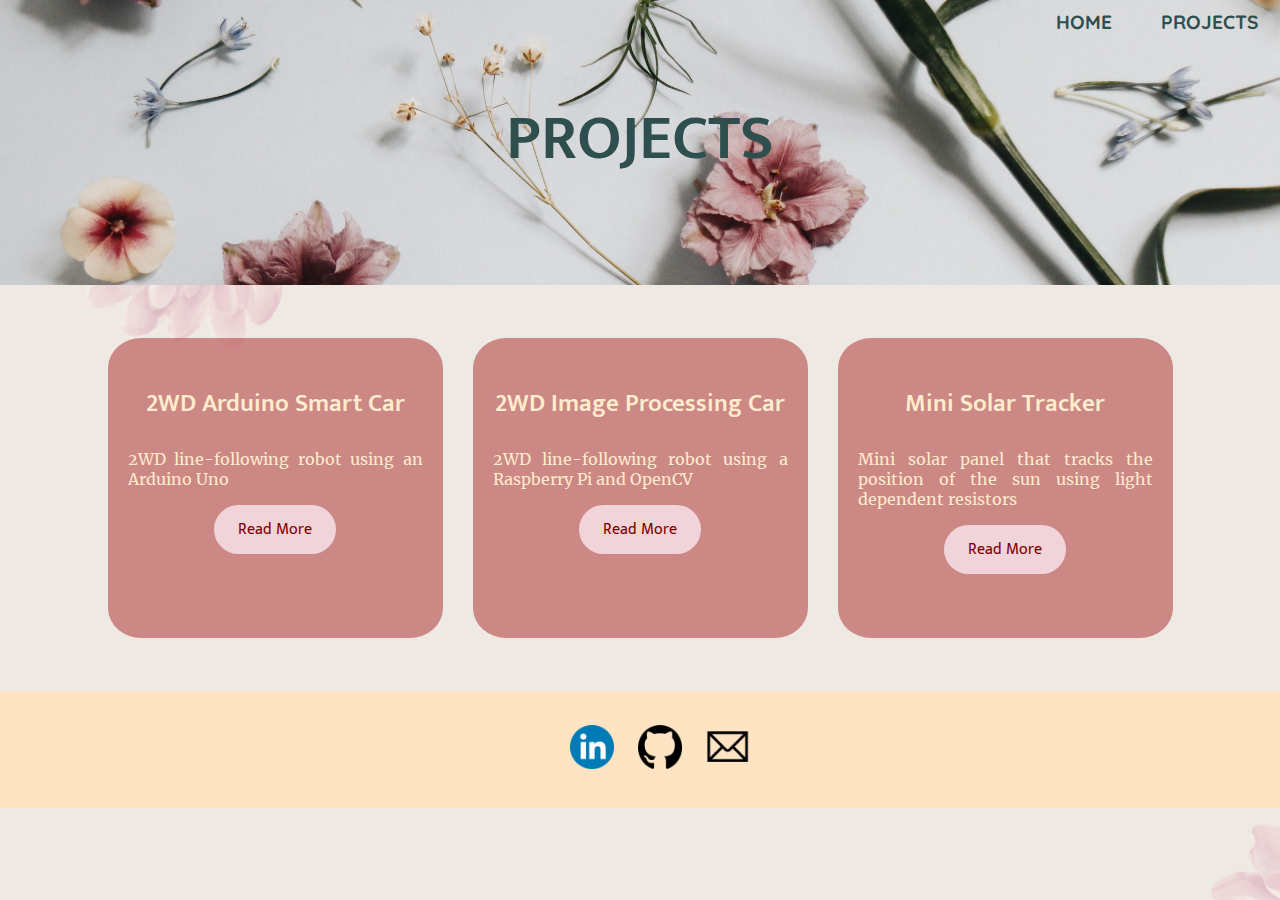
==== index.html @ 97085961 "new files" ====
<!DOCTYPE html>
<html>
    <head>
        <meta name="viewport" content="width=device-width, initial-scale=1.0">
        <title>PROJECTS</title>
        <link rel="stylesheet" href="pinkandgreen.css"/>
    </head>
    <body>
        <header class="main-header">
            <nav class="nav main-nav">
                <ul>
                    <li><a href = "about.html">HOME</a></li>
                    <li><a href = "index.html">PROJECTS</a></li>
                </ul>
            </nav>
            <h1 class="title-page" >PROJECTS</h1>
        </header>
    <body>
        <section class="content-section">
        <!--PROJECT CARDS HERE-->
            <div class="box">

                <div class="card grow">
                    <h3 class="card-title">2WD Arduino Smart Car</h3>
                    <p class="card-content"> 2WD line-following robot using an Arduino Uno</p>
                    <p style="text-align: center;">
                        <a href="2wdarduino.html">
                            <button class="bttn shrink" type="button">Read More</button>
                        </a>
                    </p>
                </div>

                <div class="card grow">
                    <h3 class="card-title">2WD Image Processing Car</h3>
                    <p class="card-content"> 2WD line-following robot using a Raspberry Pi and OpenCV</p>
                    <p style="text-align: center;">
                        <a href="RPiCar.html">
                            <button class="bttn shrink" type="button">Read More</button>
                        </a>
                    </p>
                </div>

                <div class="card grow">
                    <h3 class="card-title">Mini Solar Tracker</h3>
                    <p class="card-content"> Mini solar panel that tracks the position of the sun using light dependent resistors</p>
                    <p style="text-align: center;">
                        <a href="MiniSolarTracker.html">
                            <button class="bttn shrink" type="button">Read More</button>
                        </a>
                    </p>
                </div>

            </div>
        
        

        </section>
        <footer class="main-footer">
            <div class="container main-footer-container">
                <ul class="nav footer-nav">
                    <li>
                        <a 
                        href = "https://www.linkedin.com/in/harthiganesh/" target="_blank">
                        <img src="Images/Linkedin.png">
                        </a>
                    </li>
                        
                    <li>
                        <a
                        href = "https://github.com/h-arthi" target="_blank">
                        <img src="Images/github.png">
                        </a>
                    </li>
                    <li>
                        <a
                        href= mailto:"harthi.ganesh@live.com" target="_blank">
                        <img src="Images/mail.png">
                        </a>
                    </li>
                </ul>
            </div>
        </footer>
    </body>
</html>
---- pinkandgreen.css ----
@font-face {
    src: url(Fonts/Mukta-Regular.ttf);
    font-family: mukta;
}
@font-face {
    src: url(Fonts/Mukta-SemiBold.ttf);
    font-family: muktaBold;
    font-weight: heavy;
}
@font-face {
    src: url(Fonts/Quicksand-VariableFont_wght.ttf);
    font-family: quicksand;   
}
@font-face {
    src: url(Fonts/ComforterBrush-Regular.ttf);
    font-family: brush; 
    font-weight: heavy;  
}
@font-face {
    src: url(Fonts/Merriweather-Black.ttf);
    font-family: Mb; 
    font-weight: heavy;  
}
@font-face {
    src: url(Fonts/Merriweather-BlackItalic.ttf);
    font-family: MbI; 
    font-weight: heavy;  
}
@font-face {
    src: url(Fonts/Merriweather-Bold.ttf);
    font-family: MbB; 
    font-weight: heavy;  
}
@font-face {
    src: url(Fonts/Merriweather-BoldItalic.ttf);
    font-family: MbBI; 
    font-weight: heavy;  
}
@font-face {
    src: url(Fonts/Merriweather-Italic.ttf);
    font-family: MI; 
    font-weight: heavy;  
}
@font-face {
    src: url(Fonts/Merriweather-Regular.ttf);
    font-family: Merriweather; 
    font-weight: heavy;  
}
*{
    box-sizing: border-box;
    font-family: quicksand;
}

html,body{
    /* background-color: rgb(241, 212, 217); */
    background-image: url(Images/Untitled-design.png);
    margin: 0;
    padding: 0;
}
.nav ul{
    margin: 0;
}
.nav li{
    font-family:mukta;
    display: inline;
    font-weight: bold;
}
.nav a{
    display: inline-block;
    padding: .5em;
    color: darkslategrey;
    text-decoration: none;
}
.nav a:hover{
    background-color: snow;
}
.main-nav{
    text-align: right;
    font-size: larger;
    font-weight: bold;
    font-family: muktaBold;
}
.main-nav li{
    padding: 0 1%;
}
.main-header{
    background-image: url(Images/header2.png);
    background-blend-mode: saturation;
    background-size: cover;
    padding-bottom: 50px;
}
.background-img{
    background-image: url(Images/header3.jpg);
}
.title-page{
    text-align: center;
    font-size: 4em;
    font-family: muktaBold;
    color: darkslategrey;
}
.subtitle{
    text-align: center;
    font-size: 3em;
    font-family: mukta;
    color: darkslategrey;
}
.content-section{
    margin: 1cm;
}
.container{/*this class is to ensure the button stays in the right frame throughout*/
    margin: 0 auto;
    padding: 0, 0;
    text-align: justify;
    font-size: 1.25em;
    display: flex;
}

.pfp-image{
    display:block;
    margin: 0 auto;
    width:100%;
    height:100%;
    border-radius: 50%;
    border-width: 30px;
    border: 5px solid darkslategrey;    
}
.quote{
    display:flex;
    margin: 0 auto;
    max-height: 100px;
    max-width: 505px;
    text-align:justify;
    font-family: mukta;
    font-size: 2.1em;
    color: maroon;
}
.credit{
    text-align: center;
    margin: 0 0;
    font-size:1em;
}
.main-footer{
    background-color:bisque;
    color: white;
    padding: .25em .25em;
}
.main-footer-container{
    display: flex;
    align-items: center;
}
.main-footer-container ul{
    flex-grow: 1;
    text-align: center;
}
.footer-nav img{
    width: 44px;
    height: 44px;
}
.header{
    background-image: url(Images/header3.jpg);
    background-blend-mode: saturation;
    background-size: cover;
    padding-bottom: 50px;
}
.bttn{
    color: maroon;
    vertical-align: middle;
    cursor: pointer;
    font-family: mukta;
    font-size: 1em;
    background-color: rgb(241, 212, 217) ;
    border-radius:30px; 
    border-color: transparent;
    max-width:60%;
    transition: .4s;
    padding: 9px 22px;
}
.bttn:hover{
    background-color:blanchedalmond;
}

.box{
    display: flex;
    justify-content: center;
    align-items: center;
}
.card{
    height: 300px;
    width: 335px;
    padding: 20px 20px;
    background: rgba(177, 61, 61, 0.568);
    border-radius: 10%;
    margin: 15px;
    position: relative;
    overflow: hidden;
    text-align: justify;
}
.card-title{
    font-family: muktaBold;
    font-weight:bold;
    font-size: 25px;
    text-align: center;
    color:blanchedalmond;
}
.card-content{
    color: blanchedalmond;
    font-weight: 1px;
    font-family:Merriweather;
}
.shrink{
    transition: .7s ease;
}
.shrink:hover{
    transform: scale(0.8);
    -webkit-transform: scale(0.8);
    -ms-transform: scale(0.8);
}
.grow{
    transition: .7s ease;
}
.grow:hover{
    transform: scale(1.1);
    -webkit-transform: scale(1.1);
    -ms-transform: scale(1.1);
}
.main-project-pic{
    margin: 2cm auto;
    display: block;
    height: 350px;
    width: auto;
    border-radius:5%;
    border: 5px solid darkslategrey;
    
}
.project-headings h2{
    font-size: 1.5em;
    font-family: MB;
    color: maroon;
    display: center flex;
    padding: 3px;
    text-align: center;
    background-color: blanchedalmond;
}
.project-headings ul{
    display: flex inline;
}
.project-headings li{
    color: darkslategrey;
    font-size: 1em;
    text-align: justify;
    font-family: MI;
}
.parent{
    text-align: center;
}
.child{
    display: inline-block;
    vertical-align: middle;
    margin: 2.5em 5em;
}
.project-headers{
    text-align: center;
    font-family: MBI;
    color: darkslategrey;
    background-color: rgb(213,220,220);
    margin: 0 22em;
}
.justify-center-text{
    text-align:justify;
    padding: 1em 8em;
    font-size: 1.1em;
    color: darkslategrey;
    font-family: Merriweather;
}
.caption{
    font-family: mukta;
    font-size: large;
    color: darkslategrey;
}
.img-collection{
    background-color:antiquewhite;
    margin: 0;
}
.project-pic-left-align{
    height: 350px;
    width: 450px;
    float: left; 
    margin: auto 5px;
    border: 3px solid black;
}
.project-pic-right-align{
    height: 350px;
    width: 450px;
    float: right; 
    margin: auto 5px;
    border: 3px solid black; 
}
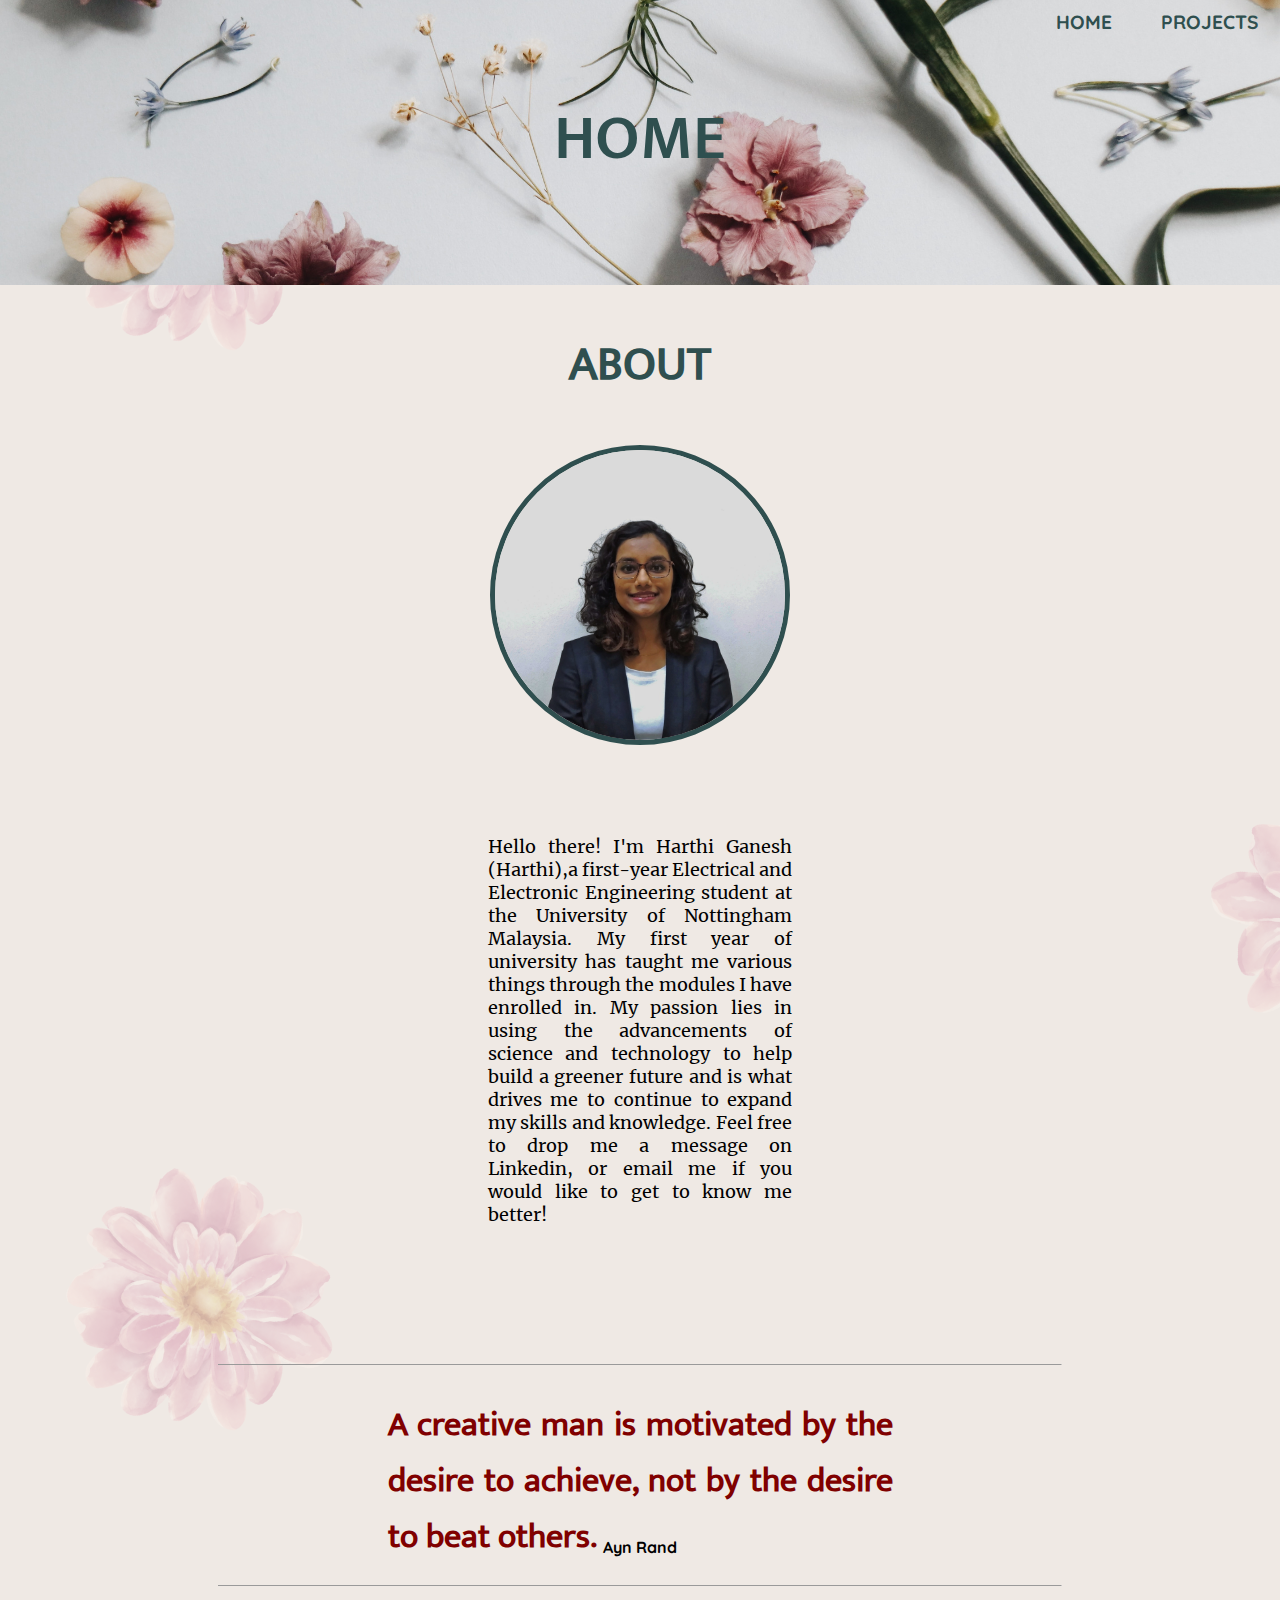
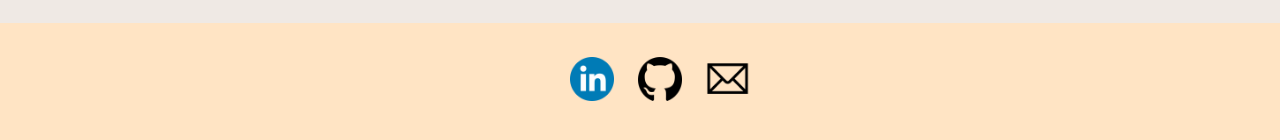
==== commit 8f9a56aa: "new" ====
--- a/index.html
+++ b/index.html
@@ -2,58 +2,52 @@
 <html>
     <head>
         <meta name="viewport" content="width=device-width, initial-scale=1.0">
-        <title>PROJECTS</title>
+        <title>HOME | ABOUT</title>
         <link rel="stylesheet" href="pinkandgreen.css"/>
     </head>
     <body>
         <header class="main-header">
             <nav class="nav main-nav">
                 <ul>
-                    <li><a href = "about.html">HOME</a></li>
-                    <li><a href = "index.html">PROJECTS</a></li>
+                    <li><a href = "index.html">HOME</a></li>
+                    <li><a href = "projects.html">PROJECTS</a></li>
                 </ul>
             </nav>
-            <h1 class="title-page" >PROJECTS</h1>
+            <h1 class="title-page" >HOME</h1>
         </header>
-    <body>
+        <header>
+            <!--HR TAG HERE-->
+            <h2 class="subtitle">ABOUT</h2>
+        </header>
         <section class="content-section">
-        <!--PROJECT CARDS HERE-->
-            <div class="box">
-
-                <div class="card grow">
-                    <h3 class="card-title">2WD Arduino Smart Car</h3>
-                    <p class="card-content"> 2WD line-following robot using an Arduino Uno</p>
-                    <p style="text-align: center;">
-                        <a href="2wdarduino.html">
-                            <button class="bttn shrink" type="button">Read More</button>
-                        </a>
-                    </p>
-                </div>
-
-                <div class="card grow">
-                    <h3 class="card-title">2WD Image Processing Car</h3>
-                    <p class="card-content"> 2WD line-following robot using a Raspberry Pi and OpenCV</p>
-                    <p style="text-align: center;">
-                        <a href="RPiCar.html">
-                            <button class="bttn shrink" type="button">Read More</button>
-                        </a>
-                    </p>
-                </div>
-
-                <div class="card grow">
-                    <h3 class="card-title">Mini Solar Tracker</h3>
-                    <p class="card-content"> Mini solar panel that tracks the position of the sun using light dependent resistors</p>
-                    <p style="text-align: center;">
-                        <a href="MiniSolarTracker.html">
-                            <button class="bttn shrink" type="button">Read More</button>
-                        </a>
-                    </p>
-                </div>
-
+            <div>
+                <img class="pfp-image" src = "Images/pfp.jpg" style="width: 300px">
             </div>
-        
-        
-
+            <p style="margin:5em 25em; text-align:justify; display: flex; font-size: large; font-family: MerriWeather;">
+                Hello there! I'm Harthi Ganesh (Harthi),a first-year Electrical and Electronic Engineering student at the University of Nottingham Malaysia.
+                My first year of university has taught me various things through the modules I have enrolled in. My passion lies in using the advancements of science and technology to help build a greener future and is what drives me to continue to expand my skills and knowledge.
+                Feel free to drop me a message on Linkedin, or email me if you would like to get to know me better!
+            </p><br><br>
+            <hr
+            width = "70%"
+            size = "0.5"
+            align = "center"
+            >
+            <p style="display: flex;">
+                <h1 class="quote">
+                    A creative man is motivated by the desire to achieve,
+                    not by the desire to beat others.
+                    
+                </h1>
+                <br><br>
+                <h6 class="credit">Ayn Rand</h6>
+                <br>
+                <hr
+                width = "70%"
+                size = "0.5"
+                align = "center"
+                >
+            </p>
         </section>
         <footer class="main-footer">
             <div class="container main-footer-container">
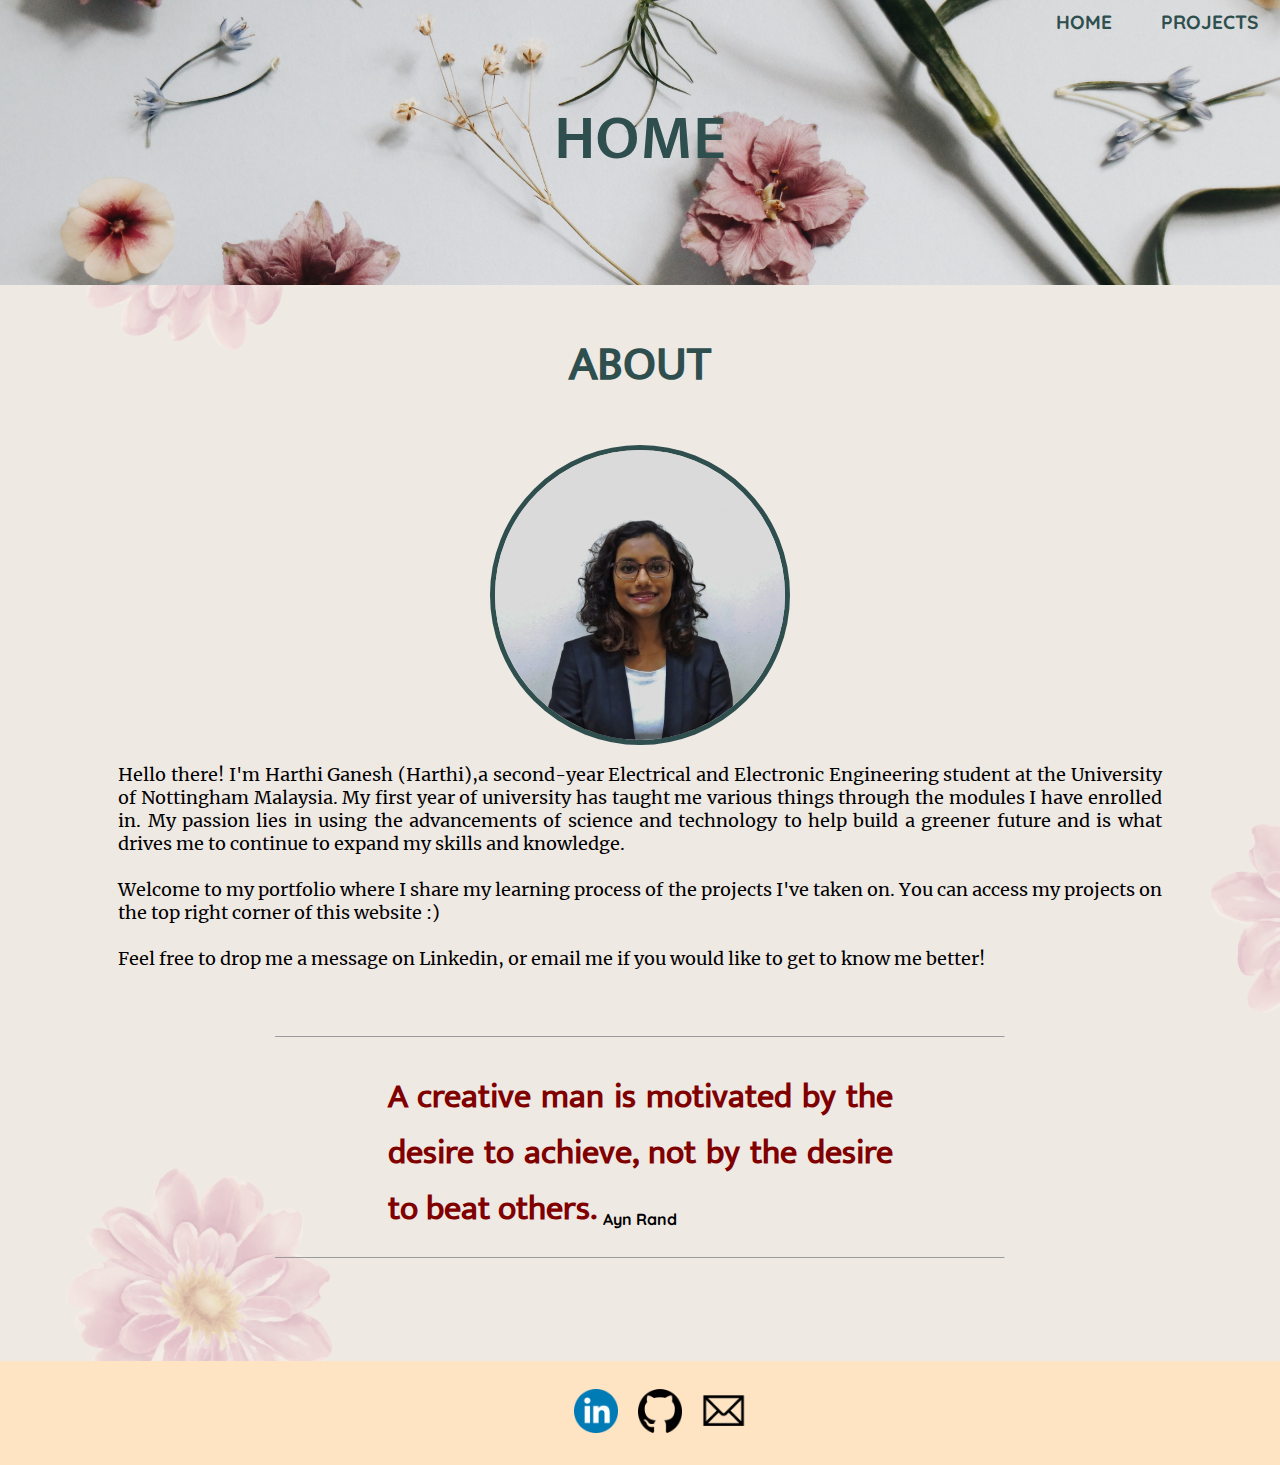
==== commit b3b29bf8: "Changed the mobile view of some pages" ====
--- a/index.html
+++ b/index.html
@@ -1,7 +1,7 @@
 <!DOCTYPE html>
 <html>
     <head>
-        <meta name="viewport" content="width=device-width, initial-scale=1.0">
+        <meta name="viewport" content="width=device-width, initial-scale=1">
         <title>HOME | ABOUT</title>
         <link rel="stylesheet" href="pinkandgreen.css"/>
     </head>
@@ -19,13 +19,16 @@
             <!--HR TAG HERE-->
             <h2 class="subtitle">ABOUT</h2>
         </header>
-        <section class="content-section">
+        <section class= "content-section container2 ">
             <div>
                 <img class="pfp-image" src = "Images/pfp.jpg" style="width: 300px">
             </div>
-            <p style="margin:5em 25em; text-align:justify; display: flex; font-size: large; font-family: MerriWeather;">
-                Hello there! I'm Harthi Ganesh (Harthi),a first-year Electrical and Electronic Engineering student at the University of Nottingham Malaysia.
+            <p style="font-size: large; font-family: MerriWeather; text-align: justify;">
+                Hello there! I'm Harthi Ganesh (Harthi),a second-year Electrical and Electronic Engineering student at the University of Nottingham Malaysia.
                 My first year of university has taught me various things through the modules I have enrolled in. My passion lies in using the advancements of science and technology to help build a greener future and is what drives me to continue to expand my skills and knowledge.
+                <br><br>
+                Welcome to my portfolio where I share my learning process of the projects I've taken on. You can access my projects on the top right corner of this website :)
+                <br><br>
                 Feel free to drop me a message on Linkedin, or email me if you would like to get to know me better!
             </p><br><br>
             <hr
--- a/pinkandgreen.css
+++ b/pinkandgreen.css
@@ -105,16 +105,21 @@
     color: darkslategrey;
 }
 .content-section{
-    margin: 1cm;
+    margin: 1em;
 }
 .container{/*this class is to ensure the button stays in the right frame throughout*/
+    max-width: 900px;
     margin: 0 auto;
-    padding: 0, 0;
-    text-align: justify;
-    font-size: 1.25em;
-    display: flex;
-}
-
+    padding: 0 1.5em;
+}
+.container2{/*this class is to ensure the button stays in the right frame throughout*/
+    max-width: 100%;
+    min-height: 100vh;
+    padding-left: 8%;
+    padding-right: 8%;
+    box-sizing: border-box;
+    overflow: hidden; 
+}
 .pfp-image{
     display:block;
     margin: 0 auto;
@@ -180,6 +185,12 @@
 }
 
 .box{
+    display: flex;
+    flex-wrap: wrap;/*This allows the content to be wrapped if there's not enough space*/
+    justify-content: center;
+    align-items: center;
+}
+.box2{
     display: flex;
     justify-content: center;
     align-items: center;
@@ -236,7 +247,7 @@
     font-size: 1.5em;
     font-family: MB;
     color: maroon;
-    display: center flex;
+    display:flex;
     padding: 3px;
     text-align: center;
     background-color: blanchedalmond;
@@ -283,7 +294,7 @@
 }
 .project-pic-left-align{
     height: 350px;
-    width: 450px;
+    width: 350px;
     float: left; 
     margin: auto 5px;
     border: 3px solid black;
@@ -294,4 +305,5 @@
     float: right; 
     margin: auto 5px;
     border: 3px solid black; 
-}+}
+
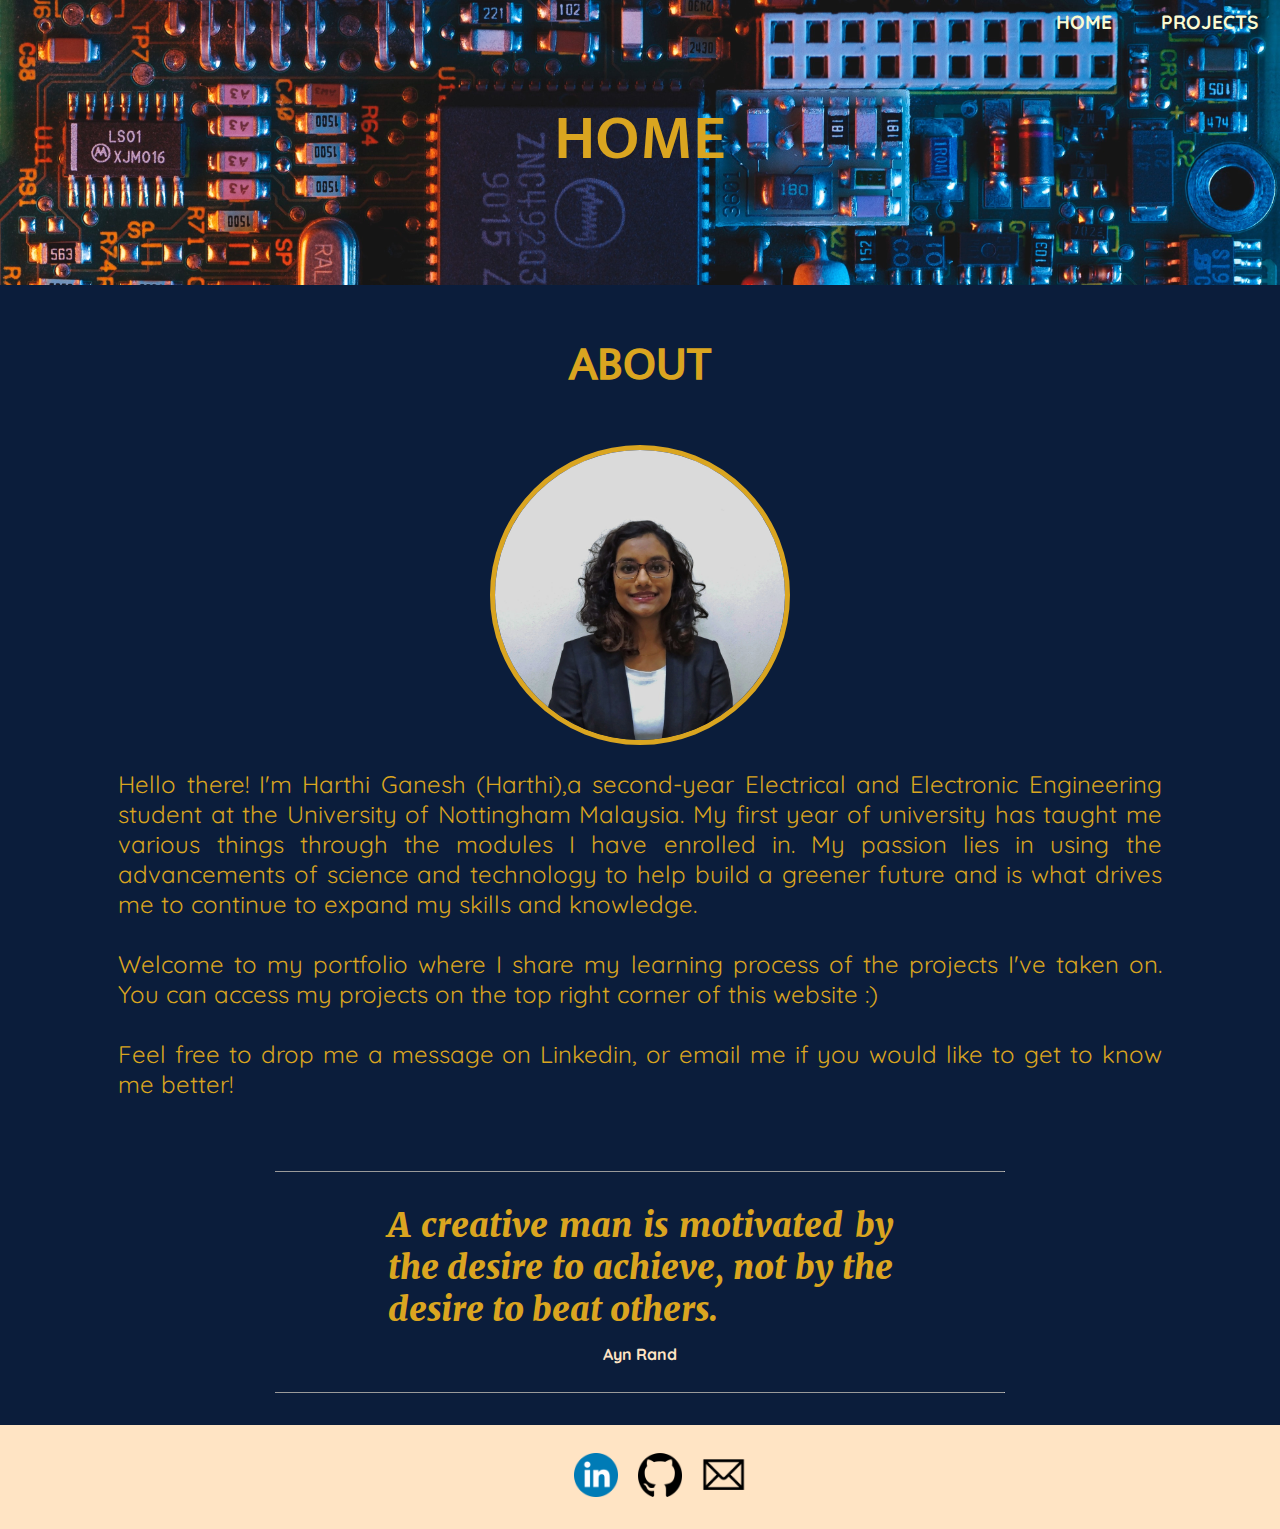
==== commit 5c93182c: "Made changes to layout and styles" ====
--- a/index.html
+++ b/index.html
@@ -3,7 +3,7 @@
     <head>
         <meta name="viewport" content="width=device-width, initial-scale=1">
         <title>HOME | ABOUT</title>
-        <link rel="stylesheet" href="pinkandgreen.css"/>
+        <link rel="stylesheet" href="blueandgold.css"/>
     </head>
     <body>
         <header class="main-header">
@@ -23,7 +23,7 @@
             <div>
                 <img class="pfp-image" src = "Images/pfp.jpg" style="width: 300px">
             </div>
-            <p style="font-size: large; font-family: MerriWeather; text-align: justify;">
+            <p style="font-size: x-large; font-family: QuickSand; text-align: justify;">
                 Hello there! I'm Harthi Ganesh (Harthi),a second-year Electrical and Electronic Engineering student at the University of Nottingham Malaysia.
                 My first year of university has taught me various things through the modules I have enrolled in. My passion lies in using the advancements of science and technology to help build a greener future and is what drives me to continue to expand my skills and knowledge.
                 <br><br>
--- a/blueandgold.css
+++ b/blueandgold.css
@@ -0,0 +1,311 @@
+@font-face {
+    src: url(Fonts/Mukta-Regular.ttf);
+    font-family: mukta;
+}
+@font-face {
+    src: url(Fonts/Mukta-SemiBold.ttf);
+    font-family: muktaBold;
+    font-weight: heavy;
+}
+@font-face {
+    src: url(Fonts/Quicksand-VariableFont_wght.ttf);
+    font-family: quicksand;   
+}
+@font-face {
+    src: url(Fonts/ComforterBrush-Regular.ttf);
+    font-family: brush; 
+    font-weight: heavy;  
+}
+@font-face {
+    src: url(Fonts/Merriweather-Black.ttf);
+    font-family: Mb; 
+    font-weight: heavy;  
+}
+@font-face {
+    src: url(Fonts/Merriweather-BlackItalic.ttf);
+    font-family: MbI; 
+    font-weight: heavy;  
+}
+@font-face {
+    src: url(Fonts/Merriweather-Bold.ttf);
+    font-family: MbB; 
+    font-weight: heavy;  
+}
+@font-face {
+    src: url(Fonts/Merriweather-BoldItalic.ttf);
+    font-family: MbBI; 
+    font-weight: heavy;  
+}
+@font-face {
+    src: url(Fonts/Merriweather-Italic.ttf);
+    font-family: MI; 
+    font-weight: heavy;  
+}
+@font-face {
+    src: url(Fonts/Merriweather-Regular.ttf);
+    font-family: Merriweather; 
+    font-weight: heavy;  
+}
+*{
+    box-sizing: border-box;
+    font-family: quicksand;
+}
+
+html,body{
+    background-color: #0b1d3b; 
+    /*background-image: url(Images/header3.jpg);*/
+    margin: 0;
+    padding: 0;
+}
+.nav ul{
+    margin: 0;
+}
+.nav li{
+    font-family:mukta;
+    display: inline;
+    font-weight: bold;
+}
+.nav a{
+    display: inline-block;
+    padding: .5em;
+    color:lightgoldenrodyellow;
+    text-decoration: none;
+}
+.nav a:hover{
+    background-color: #0b1d3b;
+}
+.main-nav{
+    text-align: right;
+    font-size: larger;
+    font-weight: bold;
+    font-family: muktaBold;
+}
+.main-nav li{
+    padding: 0 1%;
+}
+.main-header{
+    background-image: url(Images/header3.jpg);
+    background-blend-mode: saturation;
+    background-size: cover;
+    padding-bottom: 50px;
+}
+.background-img{
+    background-image: url(Images/header3.jpg);
+}
+.title-page{
+    text-align: center;
+    font-size: 4em;
+    font-family: muktaBold;
+    color: goldenrod;
+}
+.subtitle{
+    text-align: center;
+    font-size: 3em;
+    font-family: mukta;
+    color: goldenrod;
+}
+.content-section{
+    margin: 1em;
+}
+.container{/*this class is to ensure the button stays in the right frame throughout*/
+    max-width: 900px;
+    margin: 0 auto;
+    padding: 0 1.5em;
+}
+.container2{/*this class is to ensure the button stays in the right frame throughout*/
+    max-width: 100%;
+    min-height: 100vh;
+    padding-left: 8%;
+    padding-right: 8%;
+    box-sizing: border-box;
+    overflow: hidden; 
+    color: goldenrod;
+}
+.pfp-image{
+    display:block;
+    margin: 0 auto;
+    width:100%;
+    height:100%;
+    border-radius: 50%;
+    border-width: 30px;
+    border: 5px solid goldenrod;    
+}
+.quote{
+    display:flex;
+    margin: 0 auto;
+    max-height: 100px;
+    max-width: 505px;
+    text-align:justify;
+    font-family: MbI;
+    font-size: 2.1em;
+    color:  goldenrod;
+}
+.credit{
+    text-align: center;
+    margin: 0 0;
+    font-size:1em;
+    color:  bisque;
+}
+.main-footer{
+    background-color:bisque;
+    color: white;
+    padding: .25em .25em;
+}
+.main-footer-container{
+    display: flex;
+    align-items: center;
+}
+.main-footer-container ul{
+    flex-grow: 1;
+    text-align: center;
+}
+.footer-nav img{
+    width: 44px;
+    height: 44px;
+}
+.header{
+    background-image: url(Images/header3.jpg);
+    background-blend-mode: saturation;
+    background-size: cover;
+    padding-bottom: 50px;
+}
+.bttn{
+    color: maroon;
+    vertical-align: middle;
+    cursor: pointer;
+    font-family: mukta;
+    font-size: 1em;
+    background-color: rgb(241, 212, 217) ;
+    border-radius:30px; 
+    border-color: transparent;
+    max-width:60%;
+    transition: .4s;
+    padding: 9px 22px;
+}
+.bttn:hover{
+    background-color:blanchedalmond;
+}
+
+.box{
+    display: flex;
+    flex-wrap: wrap;/*This allows the content to be wrapped if there's not enough space*/
+    justify-content: center;
+    align-items: center;
+}
+.box2{
+    display: flex;
+    justify-content: center;
+    align-items: center;
+}
+.card{
+    height: 300px;
+    width: 335px;
+    padding: 20px 20px;
+    background: #6699CC;
+    border-radius: 10%;
+    margin: 15px;
+    position: relative;
+    overflow: hidden;
+    text-align: justify;
+}
+.card-title{
+    font-family: muktaBold;
+    font-weight:bold;
+    font-size: 25px;
+    text-align: center;
+    color: #FFD1DC;
+}
+.card-content{
+    color: blanchedalmond;
+    font-weight: 5px;
+    font-family:Quicksand;
+}
+.shrink{
+    transition: .7s ease;
+}
+.shrink:hover{
+    transform: scale(0.8);
+    -webkit-transform: scale(0.8);
+    -ms-transform: scale(0.8);
+}
+.grow{
+    transition: .7s ease;
+}
+.grow:hover{
+    transform: scale(1.1);
+    -webkit-transform: scale(1.1);
+    -ms-transform: scale(1.1);
+}
+.main-project-pic{
+    margin: 2cm auto;
+    display: block;
+    height: 350px;
+    width: auto;
+    border-radius:5%;
+    border: 5px solid goldenrod;
+    
+}
+.project-headings h2{
+    font-size: 1.5em;
+    font-family: muktaBold;
+    color: goldenrod;
+    display:flex;
+    padding: 3px;
+    text-align: center;
+    /*background-color: blanchedalmond;*/
+}
+.project-headings ul{
+    display: flex inline;
+}
+.project-headings li{
+    color:  #FFD1DC;
+    font-size: 1em;
+    text-align: justify;
+    font-family: Quicksand;
+}
+.parent{
+    text-align: center;
+}
+.child{
+    display: inline-block;
+    vertical-align: middle;
+    margin: 2.5em 5em;
+}
+.project-headers{
+    text-align: center;
+    font-family: muktaBold;
+    color: goldenrod;
+    /*background-color: rgb(213,220,220);*/
+    margin: 0 22em;
+}
+.justify-center-text{
+    text-align:justify;
+    padding: 1em 8em;
+    font-size: 1.1em;
+    color: #FFD1DC;
+    font-family: quicksand;
+}
+.caption{
+    font-family: mukta;
+    font-size: large;
+    color:goldenrod;
+}
+.img-collection{
+    /*background-color:#6699CC;*/
+    margin: 0;
+}
+.project-pic-left-align{
+    height: 350px;
+    width: 350px;
+    float: left; 
+    margin: auto 5px;
+    border: 3px solid black;
+}
+.project-pic-right-align{
+    height: 350px;
+    width: 450px;
+    float: right; 
+    margin: auto 5px;
+    border: 3px solid black; 
+}
+
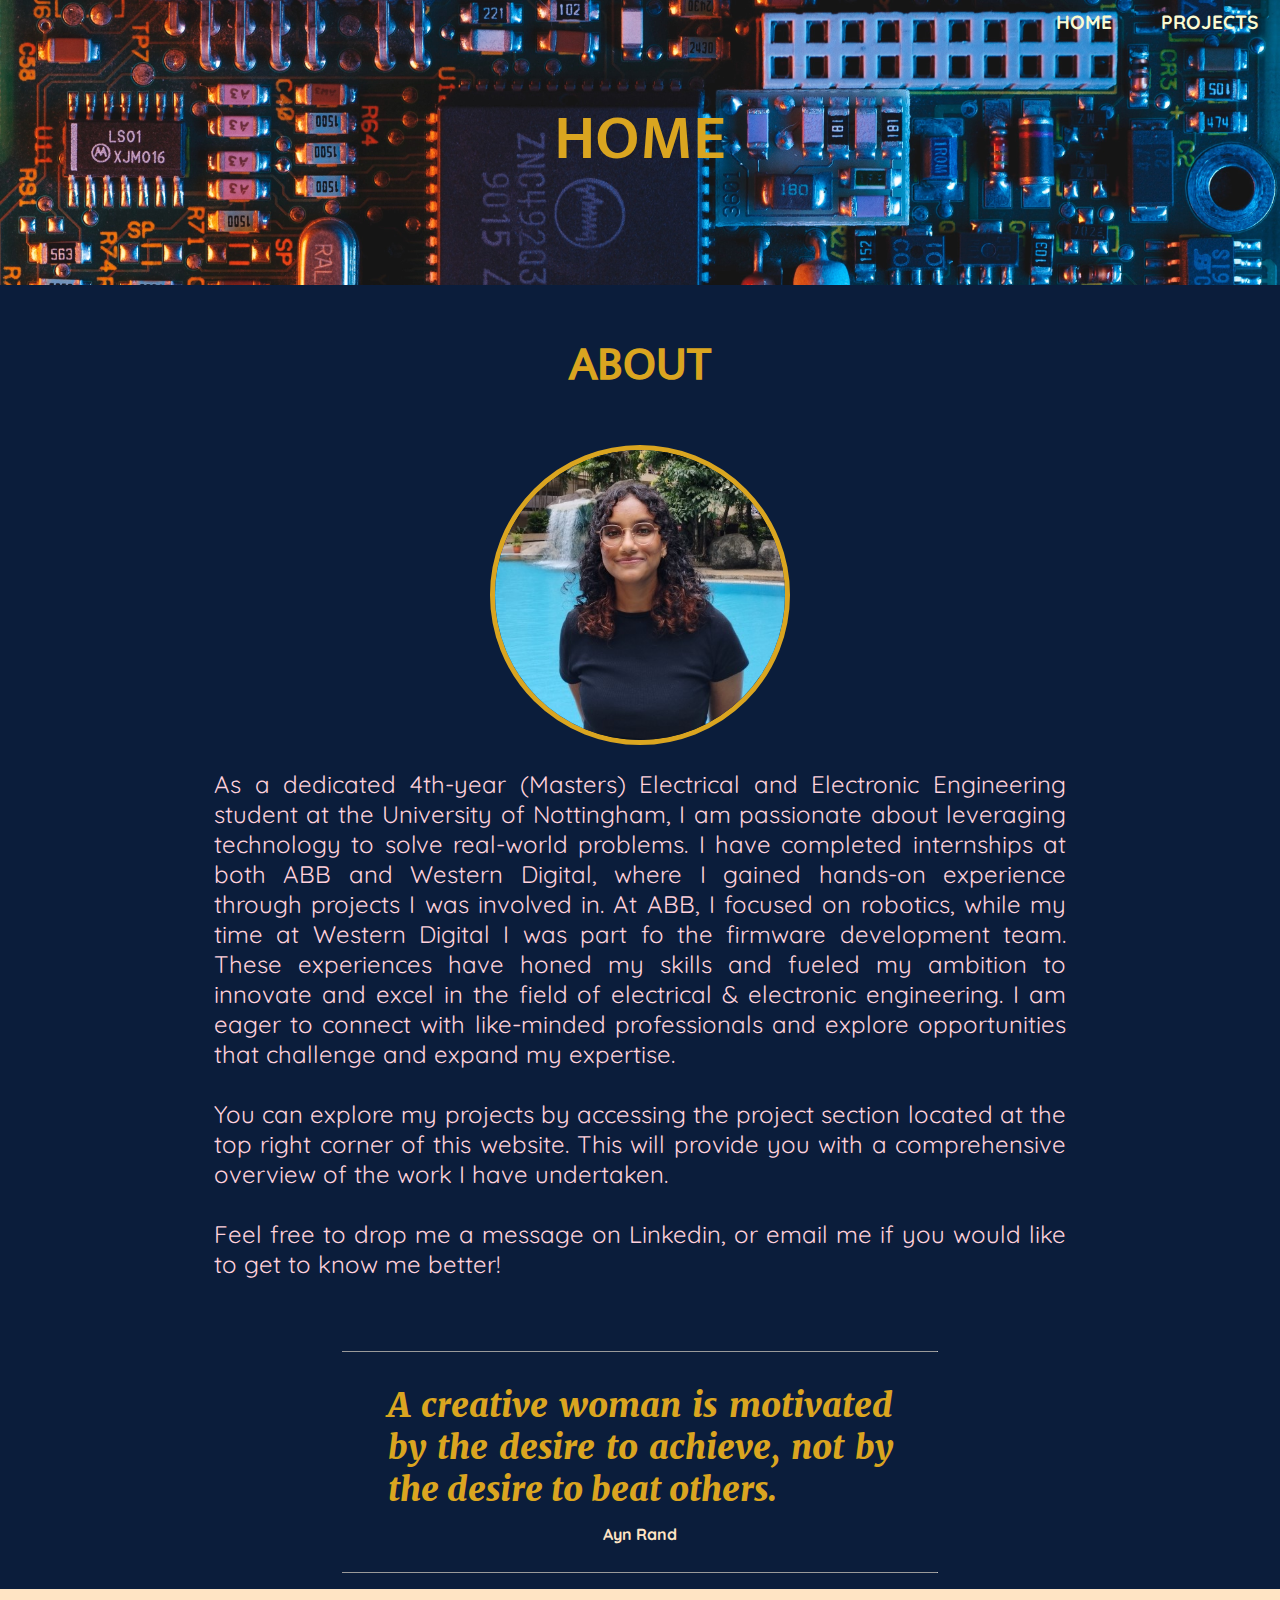
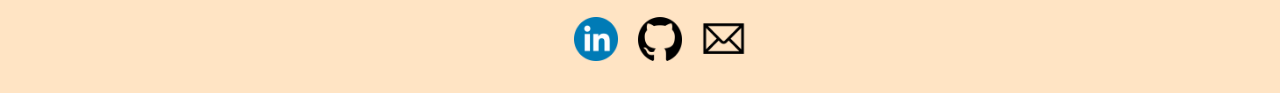
==== commit 794fcb86: "Made several changes" ====
--- a/index.html
+++ b/index.html
@@ -11,6 +11,7 @@
                 <ul>
                     <li><a href = "index.html">HOME</a></li>
                     <li><a href = "projects.html">PROJECTS</a></li>
+                    <!--<li><a href = "Internships.html">INTERNSHIPS</a></li>-->
                 </ul>
             </nav>
             <h1 class="title-page" >HOME</h1>
@@ -19,15 +20,21 @@
             <!--HR TAG HERE-->
             <h2 class="subtitle">ABOUT</h2>
         </header>
-        <section class= "content-section container2 ">
+        <section class= "content-section container ">
             <div>
-                <img class="pfp-image" src = "Images/pfp.jpg" style="width: 300px">
+                <img class="pfp-image" src = "Images/self.jpg" style="width: 300px">
             </div>
-            <p style="font-size: x-large; font-family: QuickSand; text-align: justify;">
-                Hello there! I'm Harthi Ganesh (Harthi),a second-year Electrical and Electronic Engineering student at the University of Nottingham Malaysia.
-                My first year of university has taught me various things through the modules I have enrolled in. My passion lies in using the advancements of science and technology to help build a greener future and is what drives me to continue to expand my skills and knowledge.
+            <p style="font-size: x-large; font-family: QuickSand; text-align: justify; color: #FFD1DC;">
+                As a dedicated 4th-year (Masters) Electrical and Electronic Engineering student at the University of Nottingham, 
+                I am passionate about leveraging technology to solve real-world problems. 
+                I have completed internships at both ABB and Western Digital, where I gained hands-on experience through 
+                projects I was involved in. At ABB, I focused on robotics, 
+                while my time at Western Digital I was part fo the firmware development team. These experiences have honed my skills 
+                and fueled my ambition to innovate and excel in the field of electrical & electronic engineering. 
+                I am eager to connect with like-minded professionals and explore opportunities that challenge and expand my expertise.
                 <br><br>
-                Welcome to my portfolio where I share my learning process of the projects I've taken on. You can access my projects on the top right corner of this website :)
+                You can explore my projects by accessing the project section located at the top right corner of this website. 
+                This will provide you with a comprehensive overview of the work I have undertaken.
                 <br><br>
                 Feel free to drop me a message on Linkedin, or email me if you would like to get to know me better!
             </p><br><br>
@@ -38,7 +45,7 @@
             >
             <p style="display: flex;">
                 <h1 class="quote">
-                    A creative man is motivated by the desire to achieve,
+                    A creative woman is motivated by the desire to achieve,
                     not by the desire to beat others.
                     
                 </h1>
--- a/blueandgold.css
+++ b/blueandgold.css
@@ -86,6 +86,12 @@
 .main-header{
     background-image: url(Images/header3.jpg);
     background-blend-mode: saturation;
+    background-size: cover;
+    padding-bottom: 50px;
+}
+.projects-header{
+    background-image: url(Images/blurred\ header.jpg);
+    background-blend-mode:hard-light;
     background-size: cover;
     padding-bottom: 50px;
 }
@@ -148,7 +154,7 @@
 }
 .main-footer{
     background-color:bisque;
-    color: white;
+    /*color: white;*/
     padding: .25em .25em;
 }
 .main-footer-container{
@@ -163,6 +169,10 @@
     width: 44px;
     height: 44px;
 }
+.footer-nav a:hover{
+    background-color: #6699CC;
+}
+
 .header{
     background-image: url(Images/header3.jpg);
     background-blend-mode: saturation;
@@ -228,6 +238,7 @@
     -webkit-transform: scale(0.8);
     -ms-transform: scale(0.8);
 }
+
 .grow{
     transition: .7s ease;
 }
@@ -239,28 +250,33 @@
 .main-project-pic{
     margin: 2cm auto;
     display: block;
-    height: 350px;
-    width: auto;
-    border-radius:5%;
-    border: 5px solid goldenrod;
-    
+    height: auto;
+    width: 15cm;
+    border-radius:1%;
+    border: 3px solid #6699CC;
 }
 .project-headings h2{
-    font-size: 1.5em;
+    font-size: xx-large;
     font-family: muktaBold;
     color: goldenrod;
     display:flex;
-    padding: 3px;
     text-align: center;
     /*background-color: blanchedalmond;*/
 }
-.project-headings ul{
-    display: flex inline;
-}
+
+.project-headings h1{
+    font-size: xx-large;
+    font-family: muktaBold;
+    color: navy;
+    display:flex;
+    text-align: center;
+    background-color: #6699CC;
+}
+
 .project-headings li{
     color:  #FFD1DC;
-    font-size: 1em;
-    text-align: justify;
+    font-size: 1.1em;
+    text-align: left;
     font-family: Quicksand;
 }
 .parent{
@@ -271,6 +287,17 @@
     vertical-align: middle;
     margin: 2.5em 5em;
 }
+
+.text-box{
+    margin-left: 3.5cm;
+    margin-right: 3.5cm;
+}
+
+.image-box{
+    margin-left: 3.5cm;
+    margin-right: 2cm ;
+}
+
 .project-headers{
     text-align: center;
     font-family: muktaBold;
@@ -280,15 +307,15 @@
 }
 .justify-center-text{
     text-align:justify;
-    padding: 1em 8em;
     font-size: 1.1em;
     color: #FFD1DC;
     font-family: quicksand;
 }
 .caption{
     font-family: mukta;
+    justify-content: left;
     font-size: large;
-    color:goldenrod;
+    color: #FFD1DC;
 }
 .img-collection{
     /*background-color:#6699CC;*/
@@ -309,3 +336,15 @@
     border: 3px solid black; 
 }
 
+.figure{
+    display: block;
+    margin: 50px;
+    padding: 5px;
+}
+
+.figcaption{
+    font-family: mukta;
+    text-align: center;
+    font-size: large;
+    color: #FFD1DC;
+}
